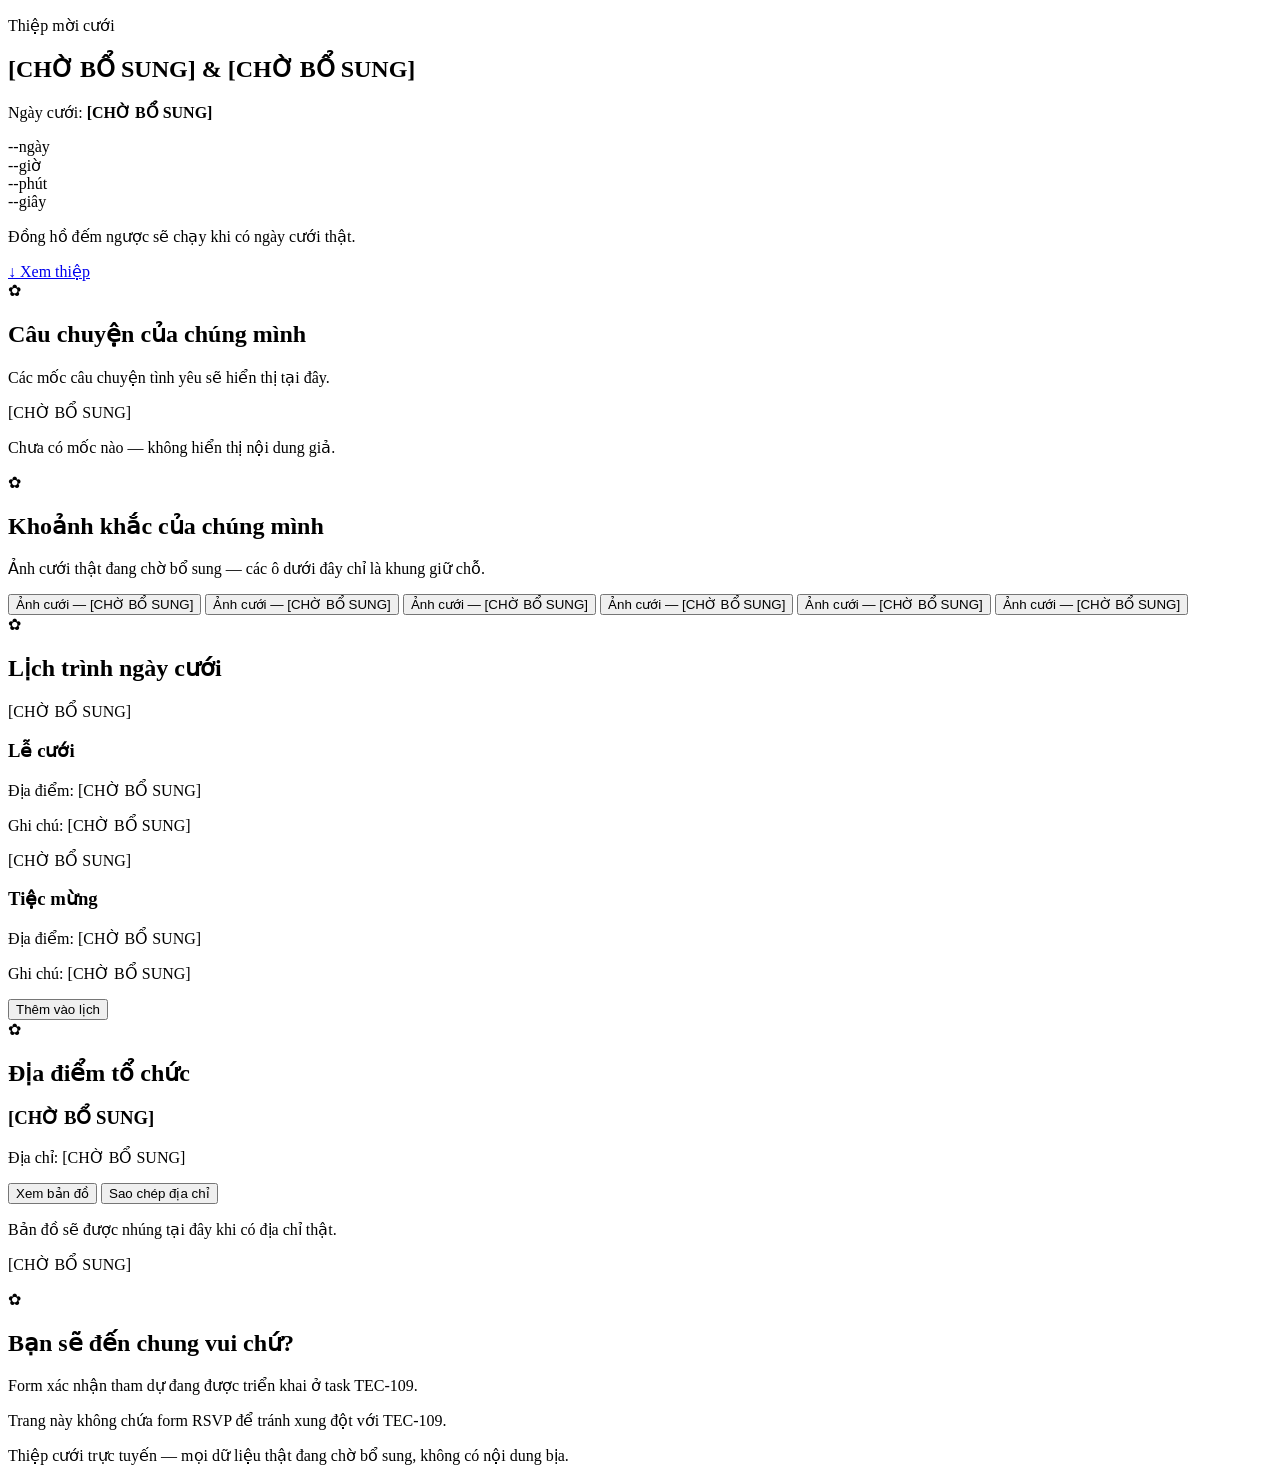
==== index.html @ 0569ca00 "TEC-108: trang thiep cuoi chinh (index.html)" ====
<!DOCTYPE html>
<html lang="vi">
<head>
<meta charset="UTF-8">
<meta name="viewport" content="width=device-width, initial-scale=1.0">
<title>Thiệp cưới — [CHỜ BỔ SUNG]</title>
<meta name="description" content="Thiệp mời cưới trực tuyến. Tên cô dâu chú rể, ngày cưới và địa điểm đang chờ bổ sung.">
<link rel="preconnect" href="https://fonts.googleapis.com">
<link rel="preconnect" href="https://fonts.gstatic.com" crossorigin>
<link href="https://fonts.googleapis.com/css2?family=Be+Vietnam+Pro:wght@400;500;700&family=Great+Vibes&family=Playfair+Display:wght@500;700&display=swap" rel="stylesheet">
<link rel="stylesheet" href="styles.css">
</head>
<body>
<main>
  <!-- Mục 1 — Mở đầu -->
  <section id="mo-dau" class="hero">
    <div class="hero__overlay"></div>
    <div class="hero__content">
      <p class="hero__eyebrow">Thiệp mời cưới</p>
      <h1 class="hero__names">
        <span class="name">[CHỜ BỔ SUNG]</span>
        <span class="amp">&amp;</span>
        <span class="name">[CHỜ BỔ SUNG]</span>
      </h1>
      <p class="hero__date">Ngày cưới: <strong>[CHỜ BỔ SUNG]</strong></p>
      <div class="countdown" aria-label="Đếm ngược tới lễ cưới">
        <div class="countdown__box"><span class="countdown__num" id="cd-days">--</span><span class="countdown__label">ngày</span></div>
        <div class="countdown__box"><span class="countdown__num" id="cd-hours">--</span><span class="countdown__label">giờ</span></div>
        <div class="countdown__box"><span class="countdown__num" id="cd-mins">--</span><span class="countdown__label">phút</span></div>
        <div class="countdown__box"><span class="countdown__num" id="cd-secs">--</span><span class="countdown__label">giây</span></div>
      </div>
      <p class="countdown__note">Đồng hồ đếm ngược sẽ chạy khi có ngày cưới thật.</p>
      <a class="hero__scroll" href="#cau-chuyen">↓ Xem thiệp</a>
    </div>
  </section>

  <div class="divider" aria-hidden="true"><span>✿</span></div>

  <!-- Mục 2 — Câu chuyện tình yêu -->
  <section id="cau-chuyen" class="section">
    <h2 class="section__title">Câu chuyện của chúng mình</h2>
    <div class="placeholder-frame" role="status">
      <p>Các mốc câu chuyện tình yêu sẽ hiển thị tại đây.</p>
      <p class="placeholder-frame__tag">[CHỜ BỔ SUNG]</p>
      <p class="placeholder-frame__note">Chưa có mốc nào — không hiển thị nội dung giả.</p>
    </div>
  </section>

  <div class="divider" aria-hidden="true"><span>✿</span></div>

  <!-- Mục 3 — Album ảnh -->
  <section id="album" class="section section--alt">
    <h2 class="section__title">Khoảnh khắc của chúng mình</h2>
    <p class="section__note">Ảnh cưới thật đang chờ bổ sung — các ô dưới đây chỉ là khung giữ chỗ.</p>
    <div class="album-grid" id="album-grid">
      <button type="button" class="album-tile" data-index="0" aria-label="Ảnh cưới mẫu 1">Ảnh cưới — [CHỜ BỔ SUNG]</button>
      <button type="button" class="album-tile" data-index="1" aria-label="Ảnh cưới mẫu 2">Ảnh cưới — [CHỜ BỔ SUNG]</button>
      <button type="button" class="album-tile" data-index="2" aria-label="Ảnh cưới mẫu 3">Ảnh cưới — [CHỜ BỔ SUNG]</button>
      <button type="button" class="album-tile" data-index="3" aria-label="Ảnh cưới mẫu 4">Ảnh cưới — [CHỜ BỔ SUNG]</button>
      <button type="button" class="album-tile" data-index="4" aria-label="Ảnh cưới mẫu 5">Ảnh cưới — [CHỜ BỔ SUNG]</button>
      <button type="button" class="album-tile" data-index="5" aria-label="Ảnh cưới mẫu 6">Ảnh cưới — [CHỜ BỔ SUNG]</button>
    </div>
    <div class="lightbox" id="lightbox" hidden>
      <button type="button" class="lightbox__close" id="lb-close" aria-label="Đóng">✕</button>
      <button type="button" class="lightbox__nav lightbox__nav--prev" id="lb-prev" aria-label="Ảnh trước">‹</button>
      <div class="lightbox__content" id="lb-content">Ảnh cưới — [CHỜ BỔ SUNG]</div>
      <button type="button" class="lightbox__nav lightbox__nav--next" id="lb-next" aria-label="Ảnh sau">›</button>
      <p class="lightbox__counter" id="lb-counter"></p>
    </div>
  </section>

  <div class="divider" aria-hidden="true"><span>✿</span></div>

  <!-- Mục 4 — Lịch trình lễ và tiệc -->
  <section id="lich-trinh" class="section">
    <h2 class="section__title">Lịch trình ngày cưới</h2>
    <div class="schedule">
      <article class="schedule__card">
        <p class="schedule__time">[CHỜ BỔ SUNG]</p>
        <h3 class="schedule__name">Lễ cưới</h3>
        <p class="schedule__place">Địa điểm: [CHỜ BỔ SUNG]</p>
        <p class="schedule__note">Ghi chú: [CHỜ BỔ SUNG]</p>
      </article>
      <article class="schedule__card">
        <p class="schedule__time">[CHỜ BỔ SUNG]</p>
        <h3 class="schedule__name">Tiệc mừng</h3>
        <p class="schedule__place">Địa điểm: [CHỜ BỔ SUNG]</p>
        <p class="schedule__note">Ghi chú: [CHỜ BỔ SUNG]</p>
      </article>
    </div>
    <button type="button" class="btn btn--outline" id="add-calendar">Thêm vào lịch</button>
    <p class="inline-note" id="calendar-note" hidden>Chưa có ngày giờ thật — nút sẽ tạo file .ics / link Google Calendar khi PO bổ sung ngày giờ.</p>
  </section>

  <div class="divider" aria-hidden="true"><span>✿</span></div>

  <!-- Mục 5 — Địa điểm + bản đồ -->
  <section id="dia-diem" class="section section--alt">
    <h2 class="section__title">Địa điểm tổ chức</h2>
    <div class="venue-card">
      <h3 class="venue-card__name">[CHỜ BỔ SUNG]</h3>
      <p class="venue-card__address">Địa chỉ: [CHỜ BỔ SUNG]</p>
      <div class="venue-card__actions">
        <button type="button" class="btn btn--primary" id="open-map">Xem bản đồ</button>
        <button type="button" class="btn btn--outline" id="copy-address">Sao chép địa chỉ</button>
      </div>
      <p class="inline-note" id="map-note" hidden>Link Google Maps: [CHỜ BỔ SUNG] — nút sẽ mở bản đồ ở tab mới khi có link thật.</p>
      <p class="inline-note" id="copy-note" hidden>Chưa có địa chỉ thật để sao chép.</p>
    </div>
    <div class="map-placeholder" role="status">
      <p>Bản đồ sẽ được nhúng tại đây khi có địa chỉ thật.</p>
      <p class="placeholder-frame__tag">[CHỜ BỔ SUNG]</p>
    </div>
  </section>

  <div class="divider" aria-hidden="true"><span>✿</span></div>

  <!-- Mục 6 — Xác nhận tham dự: THUỘC PHẠM VI TEC-109 (rsvp-form), trang này chỉ giữ khung neo -->
  <section id="rsvp" class="section">
    <h2 class="section__title">Bạn sẽ đến chung vui chứ?</h2>
    <div class="placeholder-frame" role="status">
      <p>Form xác nhận tham dự đang được triển khai ở task TEC-109.</p>
      <p class="placeholder-frame__note">Trang này không chứa form RSVP để tránh xung đột với TEC-109.</p>
    </div>
  </section>
</main>

<footer class="footer">
  <p>Thiệp cưới trực tuyến — mọi dữ liệu thật đang chờ bổ sung, không có nội dung bịa.</p>
</footer>

<a href="#rsvp" class="fab" id="fab-rsvp" hidden>Xác nhận tham dự</a>
<script src="main.js"></script>
</body>
</html>
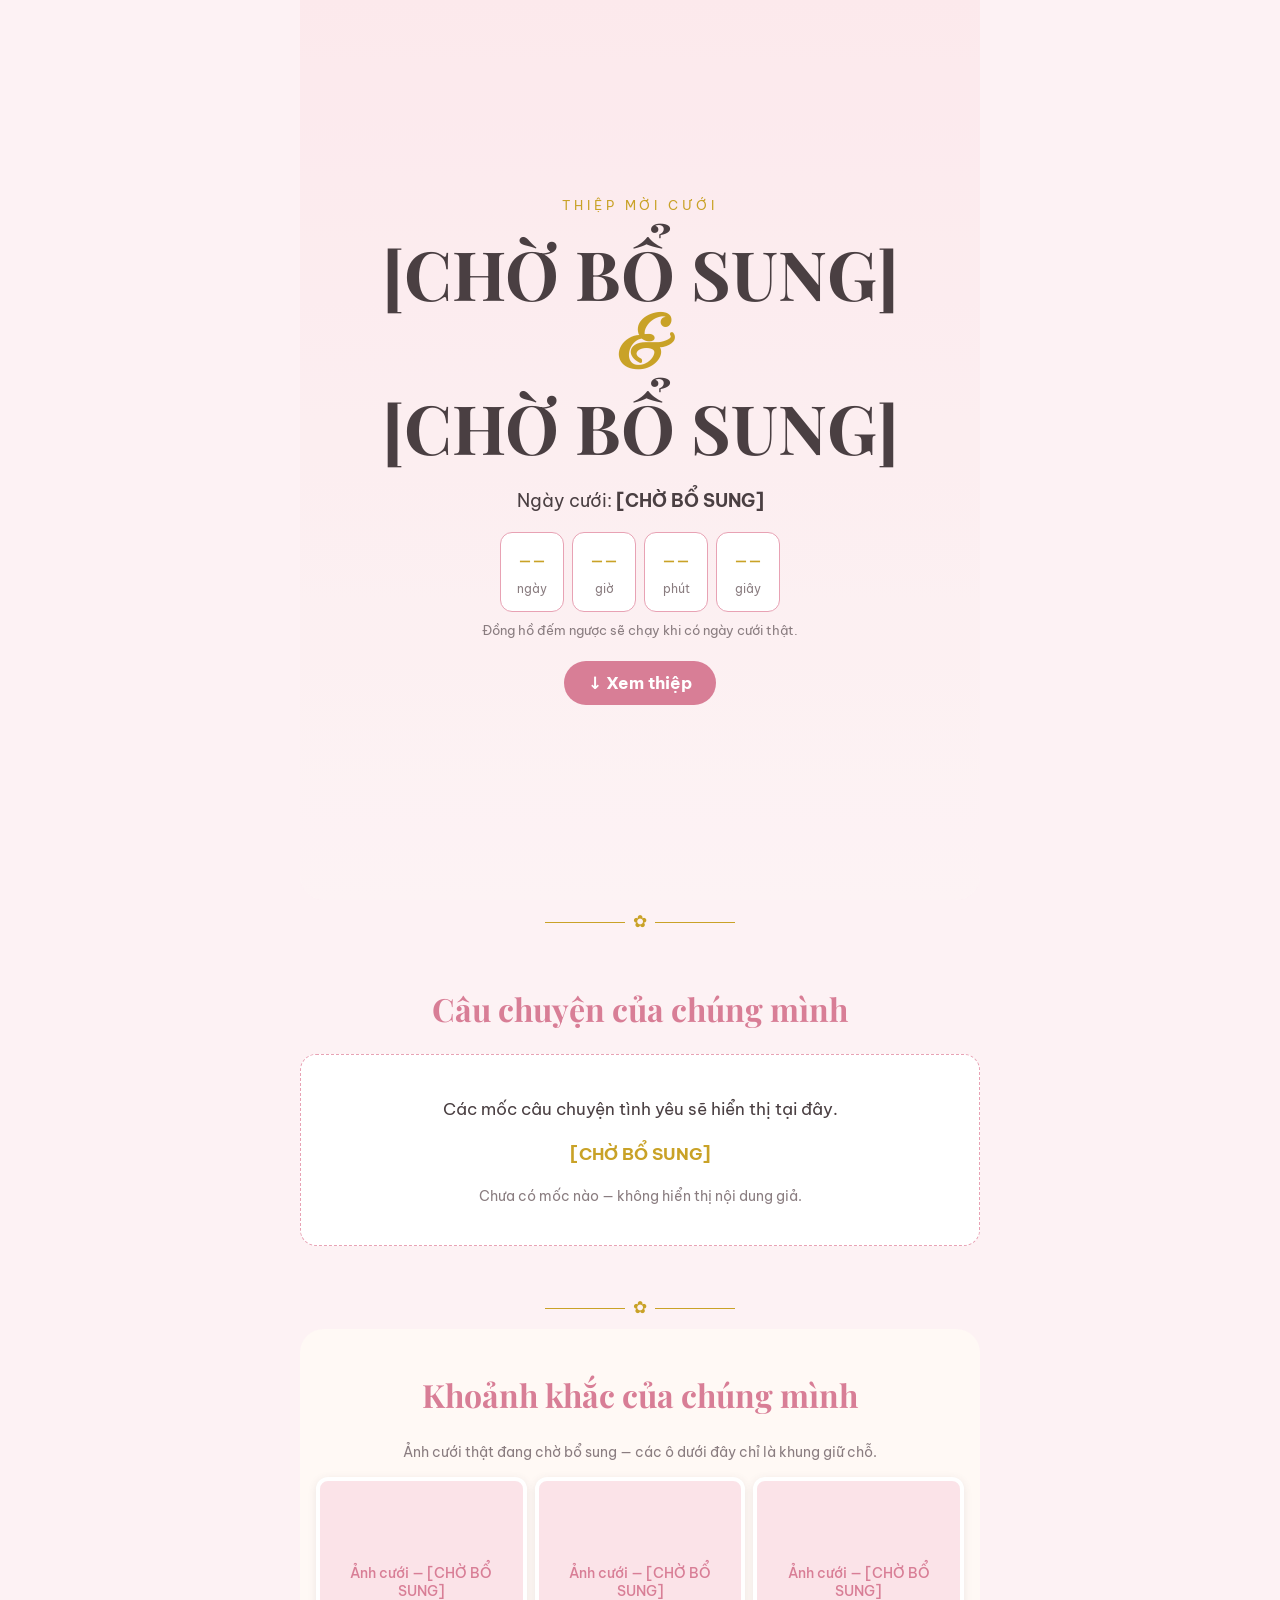
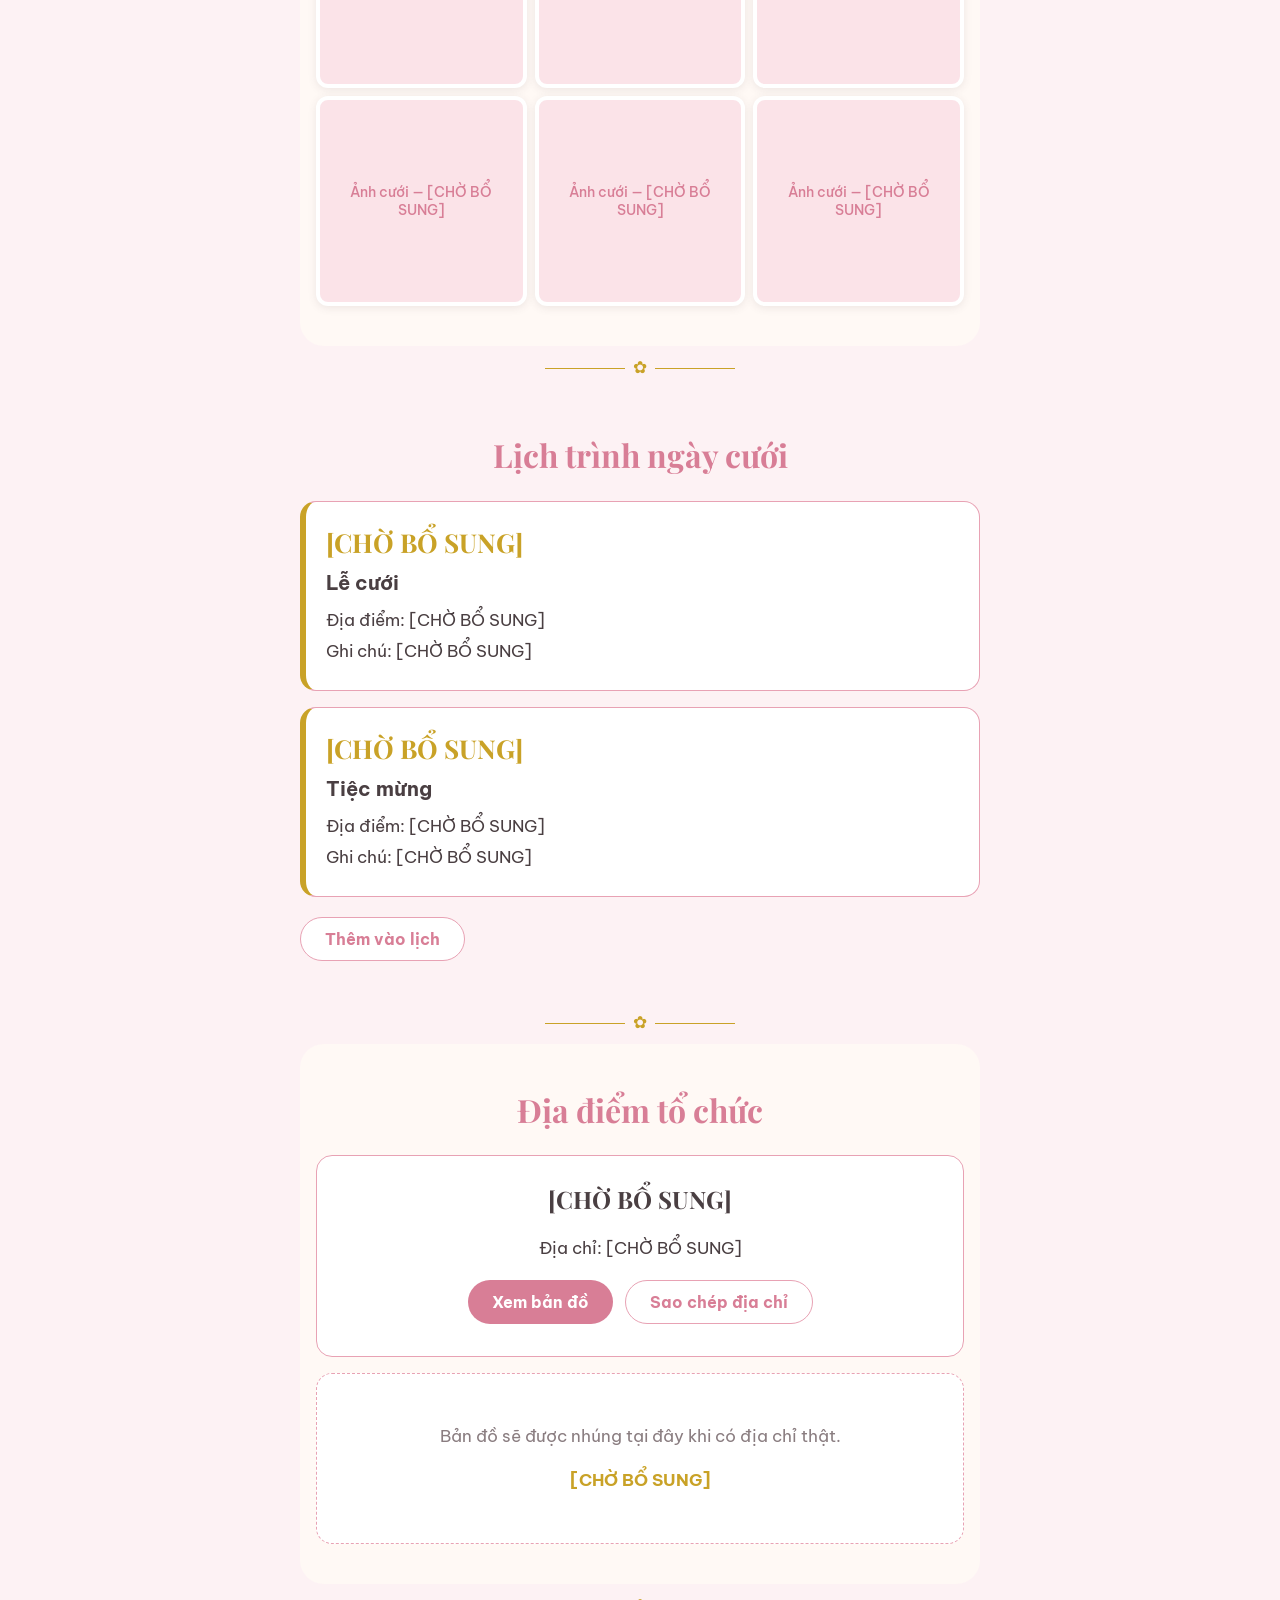
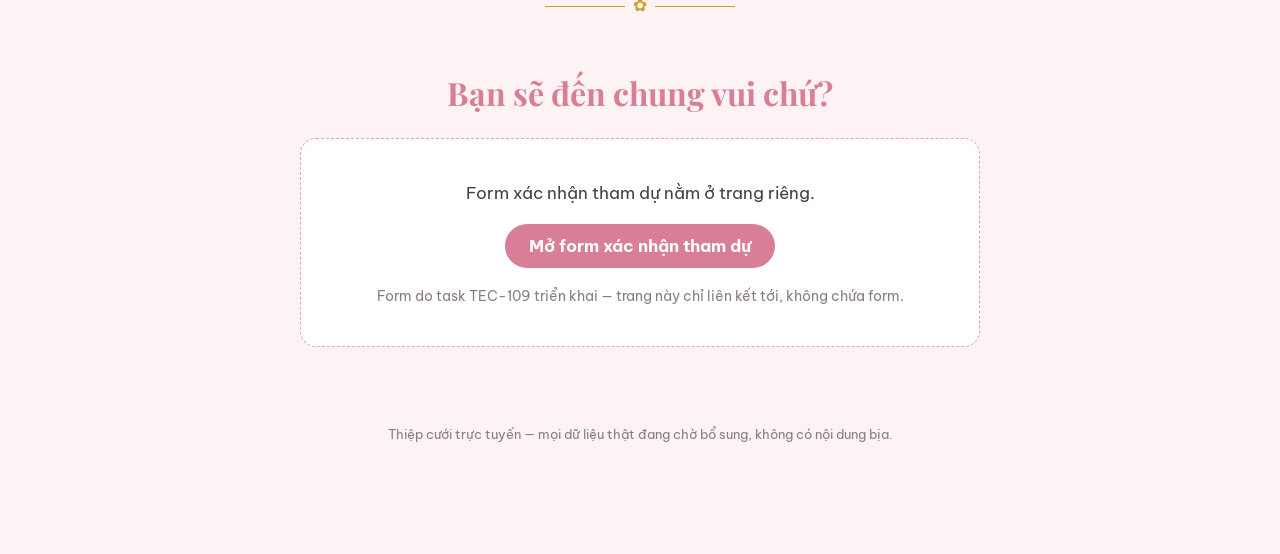
==== commit ecca393d: "TEC-108: nut Xac nhan tham du link sang rsvp.html (TEC-109)" ====
--- a/index.html
+++ b/index.html
@@ -115,12 +115,13 @@
 
   <div class="divider" aria-hidden="true"><span>✿</span></div>
 
-  <!-- Mục 6 — Xác nhận tham dự: THUỘC PHẠM VI TEC-109 (rsvp-form), trang này chỉ giữ khung neo -->
+  <!-- Mục 6 — Xác nhận tham dự: form nằm ở rsvp.html (TEC-109), trang này chỉ liên kết tới -->
   <section id="rsvp" class="section">
     <h2 class="section__title">Bạn sẽ đến chung vui chứ?</h2>
     <div class="placeholder-frame" role="status">
-      <p>Form xác nhận tham dự đang được triển khai ở task TEC-109.</p>
-      <p class="placeholder-frame__note">Trang này không chứa form RSVP để tránh xung đột với TEC-109.</p>
+      <p>Form xác nhận tham dự nằm ở trang riêng.</p>
+      <p><a class="hero__scroll" href="rsvp.html">Mở form xác nhận tham dự</a></p>
+      <p class="placeholder-frame__note">Form do task TEC-109 triển khai — trang này chỉ liên kết tới, không chứa form.</p>
     </div>
   </section>
 </main>
@@ -129,7 +130,7 @@
   <p>Thiệp cưới trực tuyến — mọi dữ liệu thật đang chờ bổ sung, không có nội dung bịa.</p>
 </footer>
 
-<a href="#rsvp" class="fab" id="fab-rsvp" hidden>Xác nhận tham dự</a>
+<a href="rsvp.html" class="fab" id="fab-rsvp" hidden>Xác nhận tham dự</a>
 <script src="main.js"></script>
 </body>
 </html>
--- a/styles.css
+++ b/styles.css
@@ -0,0 +1,264 @@
+/* Thiệp cưới — theo DESIGN.md (TEC-107): hồng pastel + vàng gold, mobile-first. */
+:root {
+  --bg: #FDF2F4;
+  --bg-alt: #FFF9F5;
+  --pink: #E8A2B4;
+  --pink-dark: #D87E96;
+  --gold: #C9A227;
+  --ink: #4A3F42;
+  --muted: #8A7D80;
+  --green: #7FB069;
+  --white: #FFFFFF;
+}
+* { box-sizing: border-box; }
+html { scroll-behavior: smooth; }
+body {
+  margin: 0;
+  background: var(--bg);
+  color: var(--ink);
+  font-family: "Be Vietnam Pro", system-ui, sans-serif;
+  font-size: 16px;
+  line-height: 1.6;
+}
+main { max-width: 720px; margin: 0 auto; padding: 0 20px; }
+
+/* Mục 1 — Mở đầu */
+.hero {
+  position: relative;
+  min-height: 100svh;
+  display: flex;
+  align-items: center;
+  justify-content: center;
+  text-align: center;
+  background: linear-gradient(180deg, #FBE3E8, #FDF2F4);
+  border-radius: 0 0 24px 24px;
+  overflow: hidden;
+}
+.hero__overlay { position: absolute; inset: 0; background: rgba(253, 242, 244, 0.35); }
+.hero__content { position: relative; padding: 32px 20px; }
+.hero__eyebrow {
+  text-transform: uppercase;
+  letter-spacing: 0.3em;
+  color: var(--gold);
+  font-size: 13px;
+  margin: 0 0 16px;
+}
+.hero__names { margin: 0; line-height: 1.2; }
+.hero__names .name {
+  display: block;
+  font-family: "Playfair Display", serif;
+  font-size: 44px;
+  font-weight: 700;
+}
+.hero__names .amp {
+  display: block;
+  font-family: "Great Vibes", cursive;
+  font-size: 56px;
+  color: var(--gold);
+  line-height: 1;
+}
+.hero__date { font-size: 18px; margin: 20px 0 12px; }
+.countdown { display: flex; gap: 8px; justify-content: center; margin: 16px 0 8px; }
+.countdown__box {
+  background: var(--white);
+  border: 1px solid var(--pink);
+  border-radius: 12px;
+  min-width: 64px;
+  padding: 10px 4px;
+}
+.countdown__num {
+  display: block;
+  font-family: "Playfair Display", serif;
+  font-size: 28px;
+  color: var(--gold);
+  line-height: 1.1;
+}
+.countdown__label { font-size: 12px; color: var(--muted); }
+.countdown__note { font-size: 13px; color: var(--muted); margin: 4px 0 20px; }
+.hero__scroll {
+  display: inline-block;
+  min-height: 44px;
+  line-height: 44px;
+  padding: 0 24px;
+  border-radius: 999px;
+  background: var(--pink-dark);
+  color: var(--white);
+  text-decoration: none;
+  font-weight: 700;
+}
+
+/* Dải phân cách */
+.divider { text-align: center; margin: 8px 0; color: var(--gold); }
+.divider::before, .divider::after {
+  content: "";
+  display: inline-block;
+  width: 80px;
+  height: 1px;
+  background: var(--gold);
+  vertical-align: middle;
+  margin: 0 8px;
+}
+
+/* Các mục chung */
+.section { padding: 40px 0; }
+.section--alt { background: var(--bg-alt); border-radius: 24px; padding-left: 16px; padding-right: 16px; }
+.section__title {
+  font-family: "Playfair Display", serif;
+  font-size: 28px;
+  color: var(--pink-dark);
+  text-align: center;
+  margin: 0 0 20px;
+}
+.section__note { text-align: center; color: var(--muted); font-size: 14px; }
+.placeholder-frame {
+  border: 1px dashed var(--pink);
+  border-radius: 16px;
+  background: var(--white);
+  padding: 24px 20px;
+  text-align: center;
+}
+.placeholder-frame__tag { color: var(--gold); font-weight: 700; }
+.placeholder-frame__note { color: var(--muted); font-size: 14px; }
+
+/* Album */
+.album-grid { display: grid; grid-template-columns: 1fr 1fr; gap: 8px; }
+.album-tile {
+  aspect-ratio: 1;
+  border: 4px solid var(--white);
+  border-radius: 12px;
+  background: #FBE3E8;
+  color: var(--pink-dark);
+  font-family: inherit;
+  font-size: 14px;
+  font-weight: 500;
+  cursor: pointer;
+  box-shadow: 0 2px 8px rgba(74, 63, 66, 0.10);
+}
+.lightbox {
+  position: fixed;
+  inset: 0;
+  z-index: 50;
+  background: rgba(74, 63, 66, 0.92);
+  display: flex;
+  align-items: center;
+  justify-content: center;
+  gap: 12px;
+  padding: 20px;
+}
+.lightbox[hidden] { display: none; }
+.lightbox__content {
+  background: #FBE3E8;
+  color: var(--pink-dark);
+  border-radius: 16px;
+  width: min(90vw, 520px);
+  aspect-ratio: 1;
+  display: flex;
+  align-items: center;
+  justify-content: center;
+  text-align: center;
+  padding: 20px;
+  font-weight: 700;
+}
+.lightbox__close, .lightbox__nav {
+  min-width: 44px;
+  min-height: 44px;
+  border: none;
+  border-radius: 50%;
+  background: var(--white);
+  color: var(--ink);
+  font-size: 22px;
+  cursor: pointer;
+}
+.lightbox__close { position: absolute; top: 16px; right: 16px; }
+.lightbox__counter {
+  position: absolute;
+  bottom: 16px;
+  left: 0;
+  right: 0;
+  text-align: center;
+  color: var(--white);
+  margin: 0;
+}
+
+/* Lịch trình */
+.schedule { display: grid; gap: 16px; margin-bottom: 20px; }
+.schedule__card {
+  background: var(--white);
+  border: 1px solid var(--pink);
+  border-left: 6px solid var(--gold);
+  border-radius: 16px;
+  padding: 20px;
+}
+.schedule__time {
+  font-family: "Playfair Display", serif;
+  font-size: 26px;
+  color: var(--gold);
+  font-weight: 700;
+  margin: 0 0 4px;
+}
+.schedule__name { margin: 0 0 8px; font-size: 20px; }
+.schedule__place, .schedule__note { margin: 4px 0; }
+.inline-note { color: var(--muted); font-size: 14px; text-align: center; }
+
+/* Địa điểm */
+.venue-card {
+  background: var(--white);
+  border: 1px solid var(--pink);
+  border-radius: 16px;
+  padding: 24px 20px;
+  text-align: center;
+}
+.venue-card__name { font-family: "Playfair Display", serif; font-size: 24px; margin: 0 0 8px; }
+.venue-card__actions { display: flex; gap: 12px; justify-content: center; flex-wrap: wrap; margin: 16px 0 8px; }
+.map-placeholder {
+  border: 1px dashed var(--pink);
+  border-radius: 16px;
+  background: var(--white);
+  padding: 32px 20px;
+  text-align: center;
+  margin-top: 16px;
+  color: var(--muted);
+}
+
+/* Nút */
+.btn {
+  min-height: 44px;
+  padding: 0 24px;
+  border-radius: 999px;
+  font-family: inherit;
+  font-size: 16px;
+  font-weight: 700;
+  cursor: pointer;
+}
+.btn--primary { background: var(--pink-dark); color: var(--white); border: none; }
+.btn--outline { background: var(--white); color: var(--pink-dark); border: 1.5px solid var(--pink); }
+
+/* Nút nổi Xác nhận tham dự */
+.fab {
+  position: fixed;
+  left: 50%;
+  transform: translateX(-50%);
+  bottom: 20px;
+  z-index: 40;
+  min-height: 44px;
+  line-height: 44px;
+  padding: 0 24px;
+  border-radius: 999px;
+  background: var(--pink-dark);
+  color: var(--white);
+  text-decoration: none;
+  font-weight: 700;
+  box-shadow: 0 4px 16px rgba(74, 63, 66, 0.25);
+}
+.fab[hidden] { display: none; }
+
+.footer { text-align: center; color: var(--muted); font-size: 13px; padding: 24px 20px 96px; }
+
+/* Desktop ≥ 768px: vẫn một cột 720px, chỉ tăng cỡ chữ, album 3 cột */
+@media (min-width: 768px) {
+  body { font-size: 17px; }
+  .hero__names .name { font-size: 68px; }
+  .hero__names .amp { font-size: 72px; }
+  .album-grid { grid-template-columns: repeat(3, 1fr); }
+  .section__title { font-size: 32px; }
+}
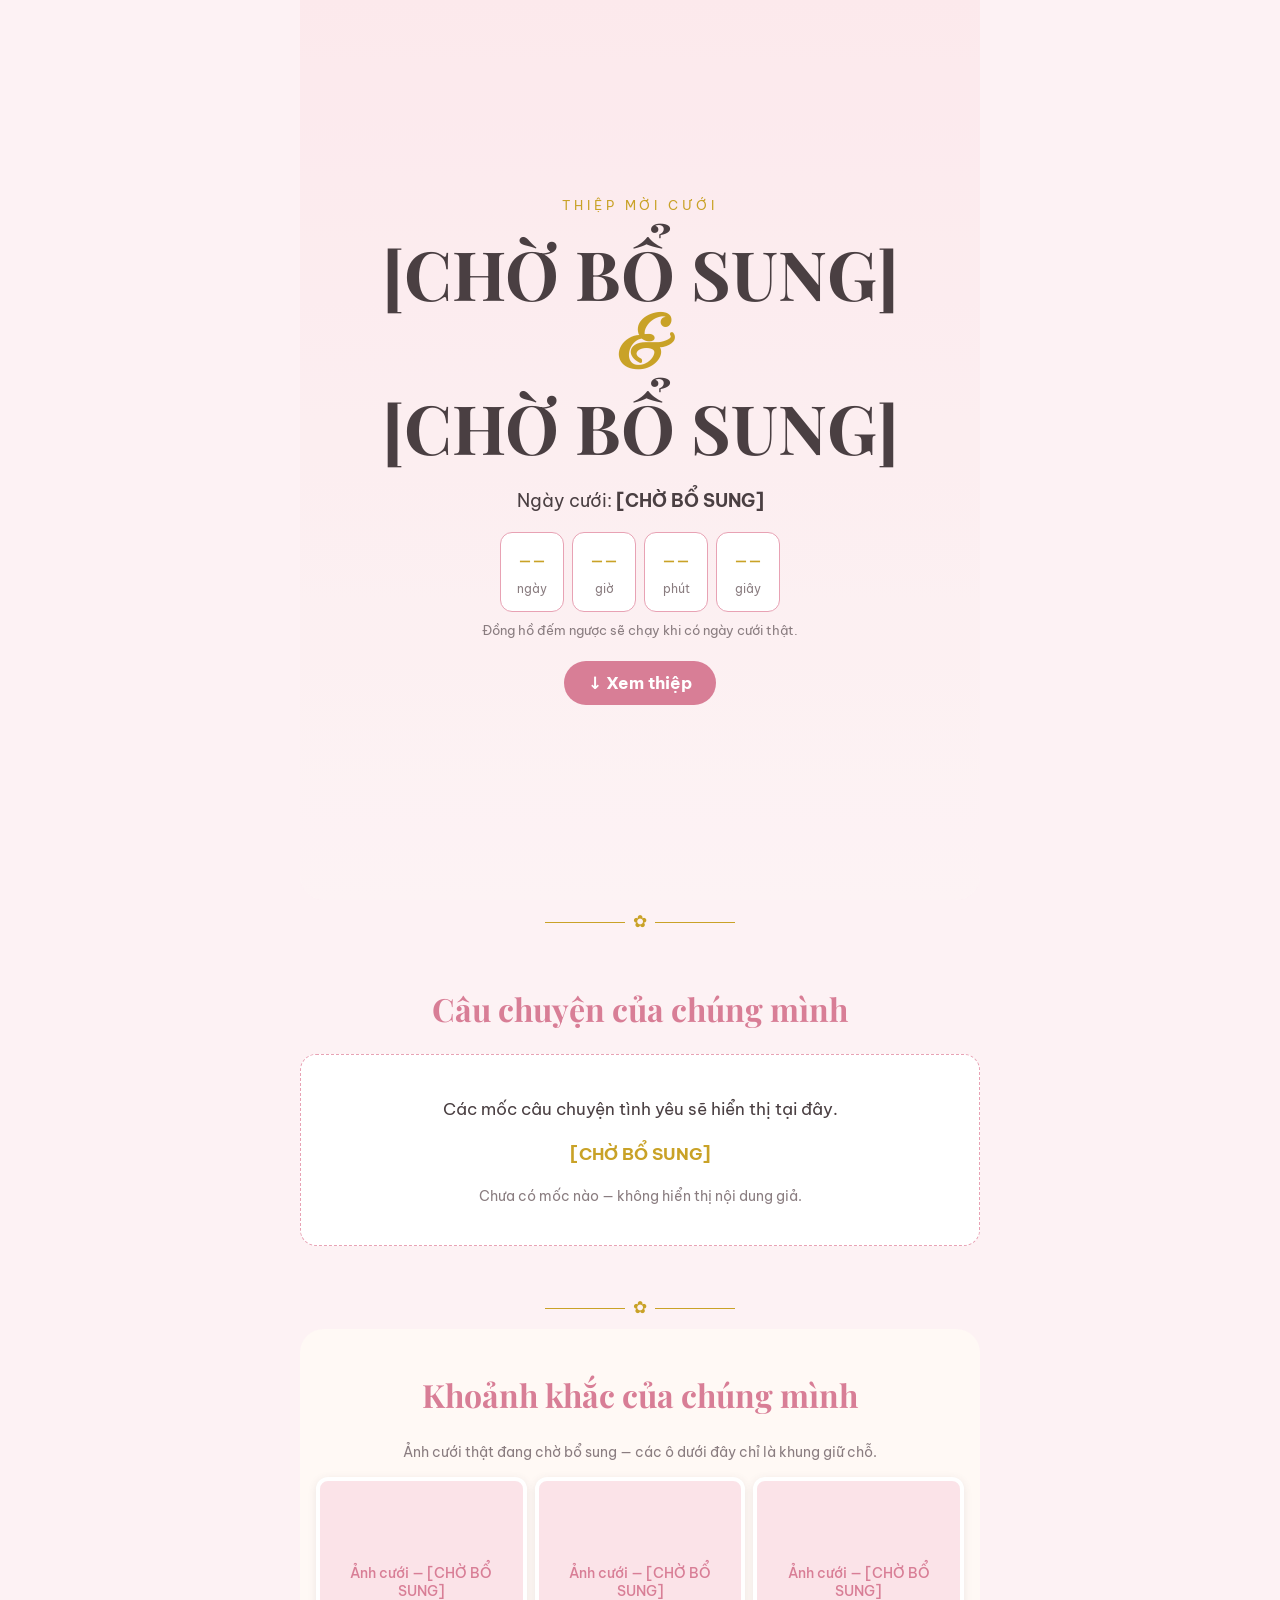
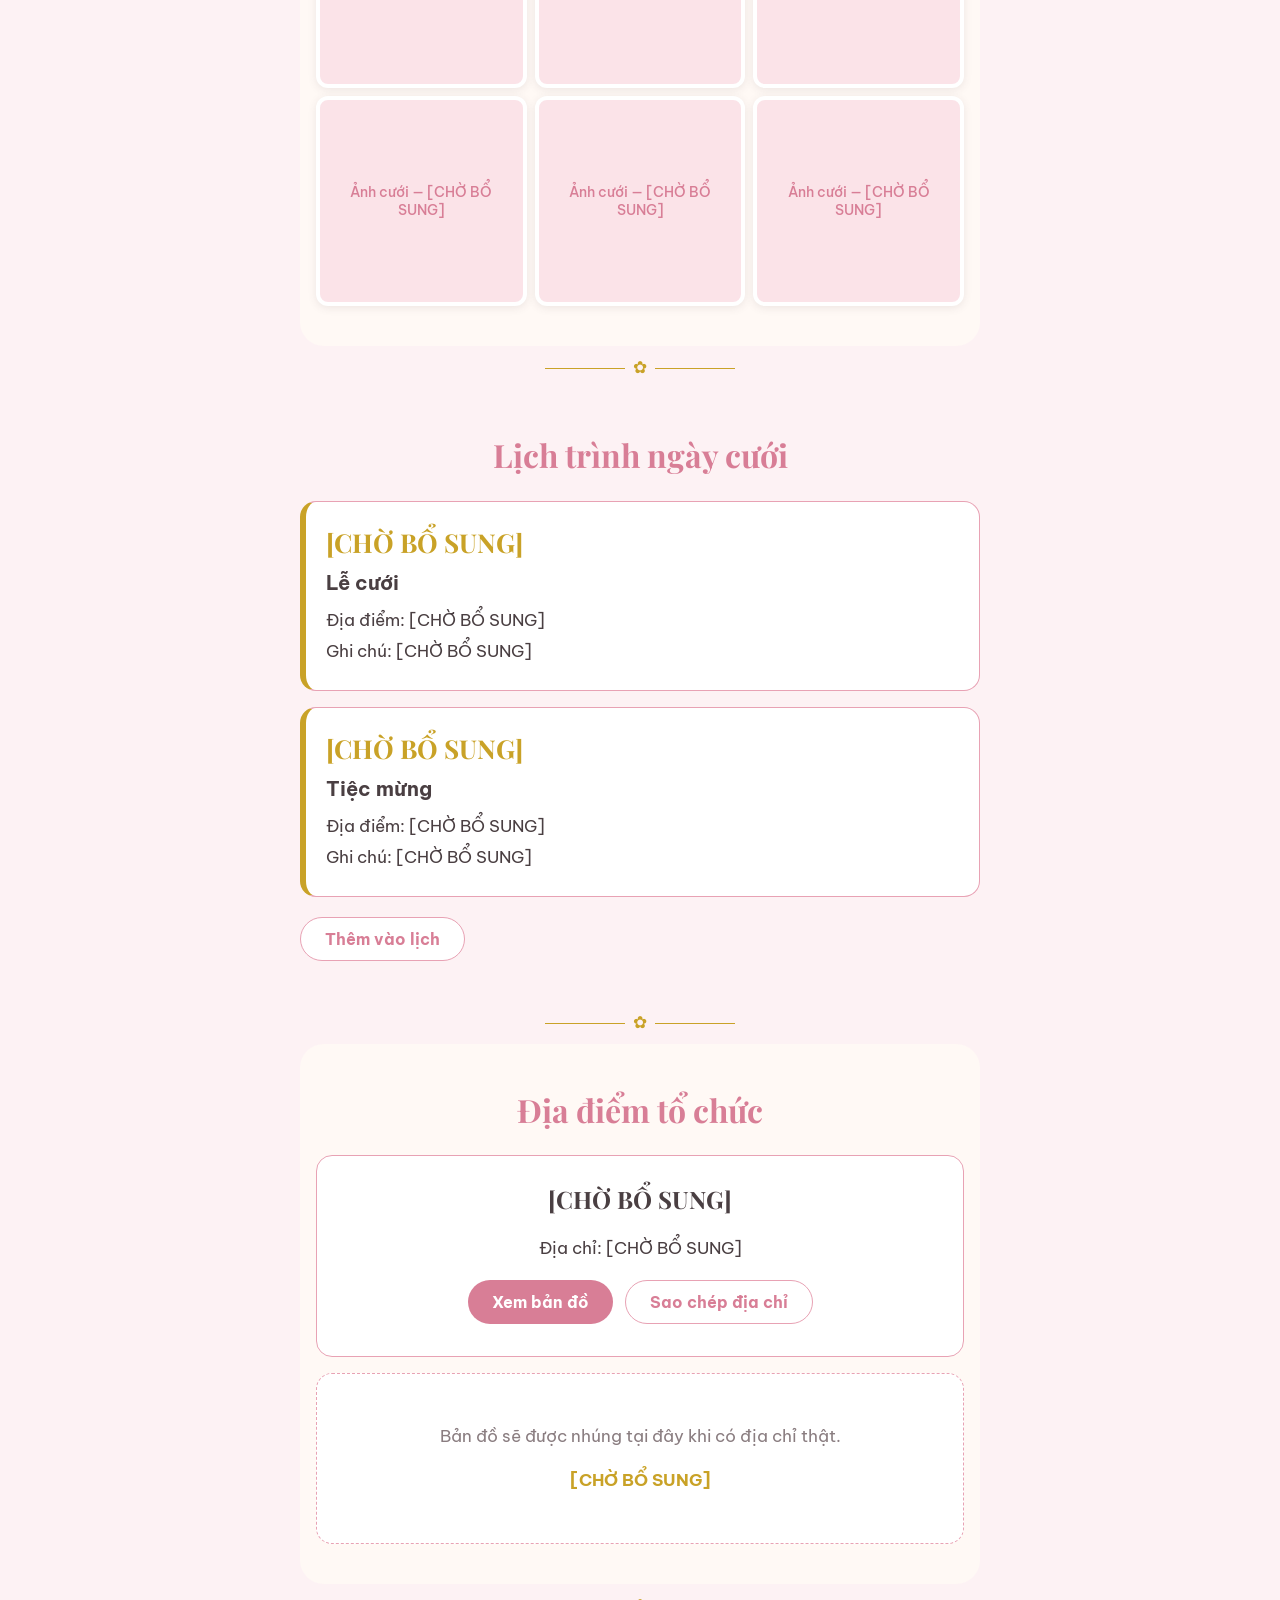
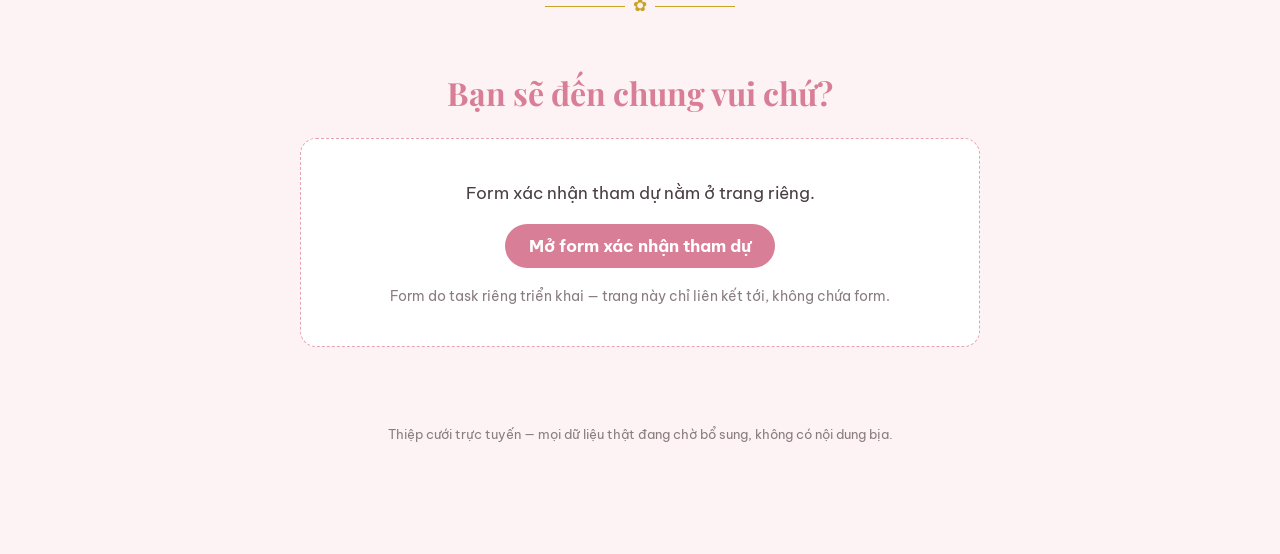
==== commit a72bc3d5: "Làm sạch chú thích và chữ hiển thị trên trang công khai Co-Authored-By: Claude Sonnet 5.5 <noreply@a" ====
--- a/index.html
+++ b/index.html
@@ -115,13 +115,13 @@
 
   <div class="divider" aria-hidden="true"><span>✿</span></div>
 
-  <!-- Mục 6 — Xác nhận tham dự: form nằm ở rsvp.html (TEC-109), trang này chỉ liên kết tới -->
+  <!-- Mục 6 — Xác nhận tham dự: form nằm ở rsvp.html, trang này chỉ liên kết tới -->
   <section id="rsvp" class="section">
     <h2 class="section__title">Bạn sẽ đến chung vui chứ?</h2>
     <div class="placeholder-frame" role="status">
       <p>Form xác nhận tham dự nằm ở trang riêng.</p>
       <p><a class="hero__scroll" href="rsvp.html">Mở form xác nhận tham dự</a></p>
-      <p class="placeholder-frame__note">Form do task TEC-109 triển khai — trang này chỉ liên kết tới, không chứa form.</p>
+      <p class="placeholder-frame__note">Form do task riêng triển khai — trang này chỉ liên kết tới, không chứa form.</p>
     </div>
   </section>
 </main>
--- a/styles.css
+++ b/styles.css
@@ -1,4 +1,4 @@
-/* Thiệp cưới — theo DESIGN.md (TEC-107): hồng pastel + vàng gold, mobile-first. */
+/* Thiệp cưới — theo đặc tả thiết kế: hồng pastel + vàng gold, mobile-first. */
 :root {
   --bg: #FDF2F4;
   --bg-alt: #FFF9F5;
